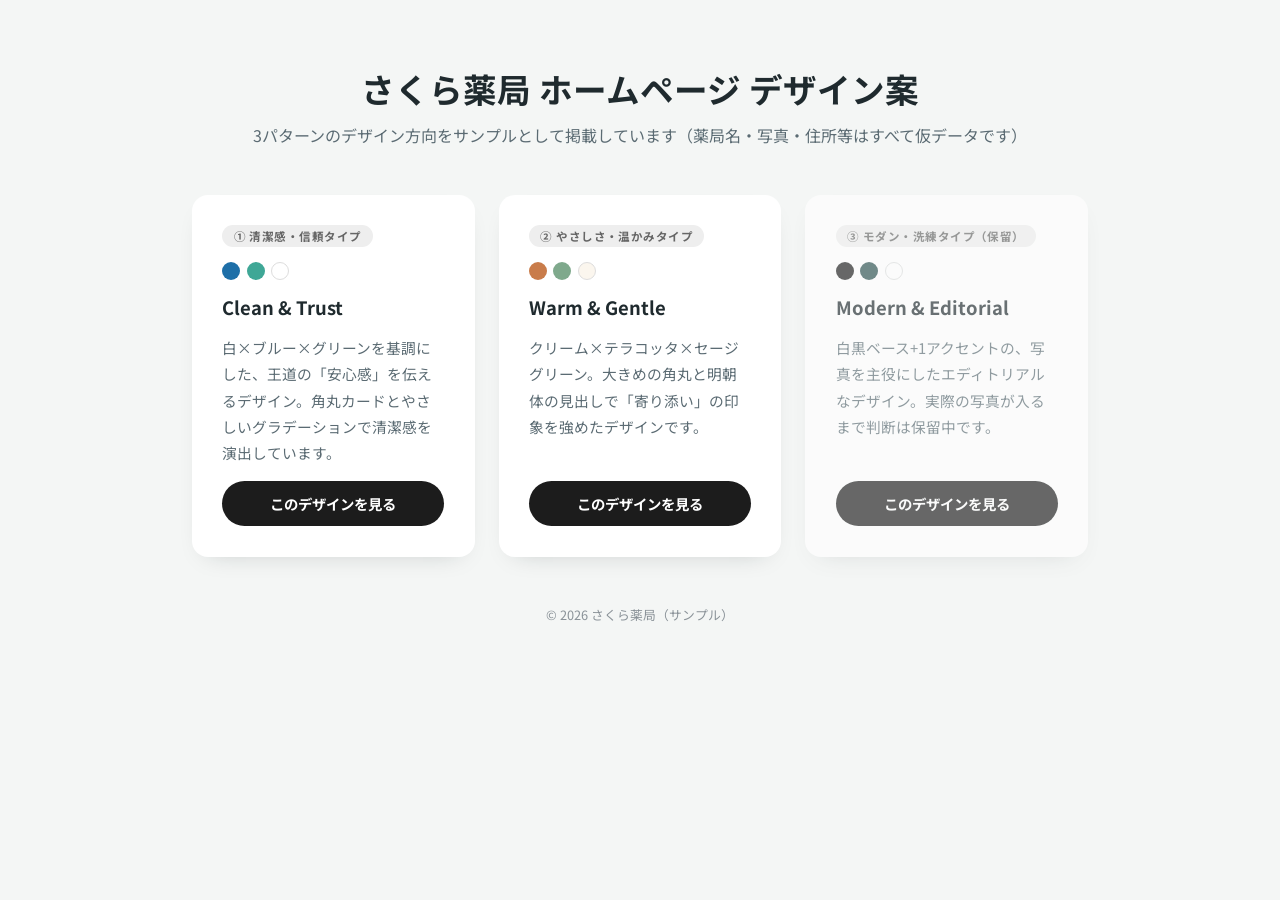
==== index.html @ c6d8c606 "Add pharmacy homepage design samples (clean / warm / modern) Static HTML/CSS mockups with placeholde" ====
<!doctype html>
<html lang="ja">
<head>
<meta charset="utf-8">
<meta name="viewport" content="width=device-width, initial-scale=1">
<title>さくら薬局 ホームページ デザイン案</title>
<link rel="stylesheet" href="css/common.css">
<link rel="preconnect" href="https://fonts.googleapis.com">
<link rel="preconnect" href="https://fonts.gstatic.com" crossorigin>
<link rel="stylesheet" href="https://fonts.googleapis.com/css2?family=Noto+Sans+JP:wght@400;500;700;900&display=swap">
<style>
body{font-family:'Noto Sans JP',sans-serif;background:#f4f6f5;color:#1f2a2e}
.wrap{max-width:960px;margin:0 auto;padding:clamp(2rem,6vw,4rem) clamp(1.2rem,4vw,2rem)}
header{text-align:center;margin-bottom:clamp(2rem,5vw,3rem)}
header p{color:#5b6b73;margin:.6rem 0 0}
h1{font-size:clamp(1.5rem,4vw,2.1rem);margin:0}
.cards{display:grid;grid-template-columns:repeat(auto-fit,minmax(260px,1fr));gap:1.5rem}
.card{background:#fff;border-radius:16px;padding:1.9rem;box-shadow:0 10px 24px -16px rgba(20,30,34,.25);display:flex;flex-direction:column;gap:.9rem}
.card h2{font-size:1.15rem;margin:0}
.card p{color:#5b6b73;font-size:.92rem;line-height:1.8;margin:0;flex:1}
.swatches{display:flex;gap:.4rem}
.swatches span{width:18px;height:18px;border-radius:50%;display:inline-block}
.card a{display:inline-flex;justify-content:center;align-items:center;padding:.75rem 1.2rem;border-radius:999px;background:#1c1c1c;color:#fff;font-weight:700;font-size:.9rem;text-decoration:none}
.card.hold{opacity:.65}
.badge{font-size:.72rem;font-weight:700;letter-spacing:.04em;background:#eee;color:#666;border-radius:999px;padding:.2rem .7rem;align-self:flex-start}
footer{text-align:center;color:#8a9298;font-size:.8rem;margin-top:3rem}
</style>
</head>
<body>
<div class="wrap">
<header>
<h1>さくら薬局 ホームページ デザイン案</h1>
<p>3パターンのデザイン方向をサンプルとして掲載しています（薬局名・写真・住所等はすべて仮データです）</p>
</header>
<div class="cards">
<div class="card">
<span class="badge">① 清潔感・信頼タイプ</span>
<div class="swatches"><span style="background:#1E6FA8"></span><span style="background:#3FA796"></span><span style="background:#ffffff;border:1px solid #ddd"></span></div>
<h2>Clean &amp; Trust</h2>
<p>白×ブルー×グリーンを基調にした、王道の「安心感」を伝えるデザイン。角丸カードとやさしいグラデーションで清潔感を演出しています。</p>
<a href="clean.html">このデザインを見る</a>
</div>
<div class="card">
<span class="badge">② やさしさ・温かみタイプ</span>
<div class="swatches"><span style="background:#C97C4A"></span><span style="background:#7FA98C"></span><span style="background:#fbf6ee;border:1px solid #ddd"></span></div>
<h2>Warm &amp; Gentle</h2>
<p>クリーム×テラコッタ×セージグリーン。大きめの角丸と明朝体の見出しで「寄り添い」の印象を強めたデザインです。</p>
<a href="warm.html">このデザインを見る</a>
</div>
<div class="card hold">
<span class="badge">③ モダン・洗練タイプ（保留）</span>
<div class="swatches"><span style="background:#1c1c1c"></span><span style="background:#2B4F4F"></span><span style="background:#ffffff;border:1px solid #ddd"></span></div>
<h2>Modern &amp; Editorial</h2>
<p>白黒ベース+1アクセントの、写真を主役にしたエディトリアルなデザイン。実際の写真が入るまで判断は保留中です。</p>
<a href="modern.html">このデザインを見る</a>
</div>
</div>
<footer>© 2026 さくら薬局（サンプル）</footer>
</div>
</body>
</html>
---- css/common.css ----
*{box-sizing:border-box}
html{-webkit-text-size-adjust:100%}
body{margin:0}
img{max-width:100%}
.visually-hidden{position:absolute;width:1px;height:1px;overflow:hidden;clip:rect(0 0 0 0);white-space:nowrap}
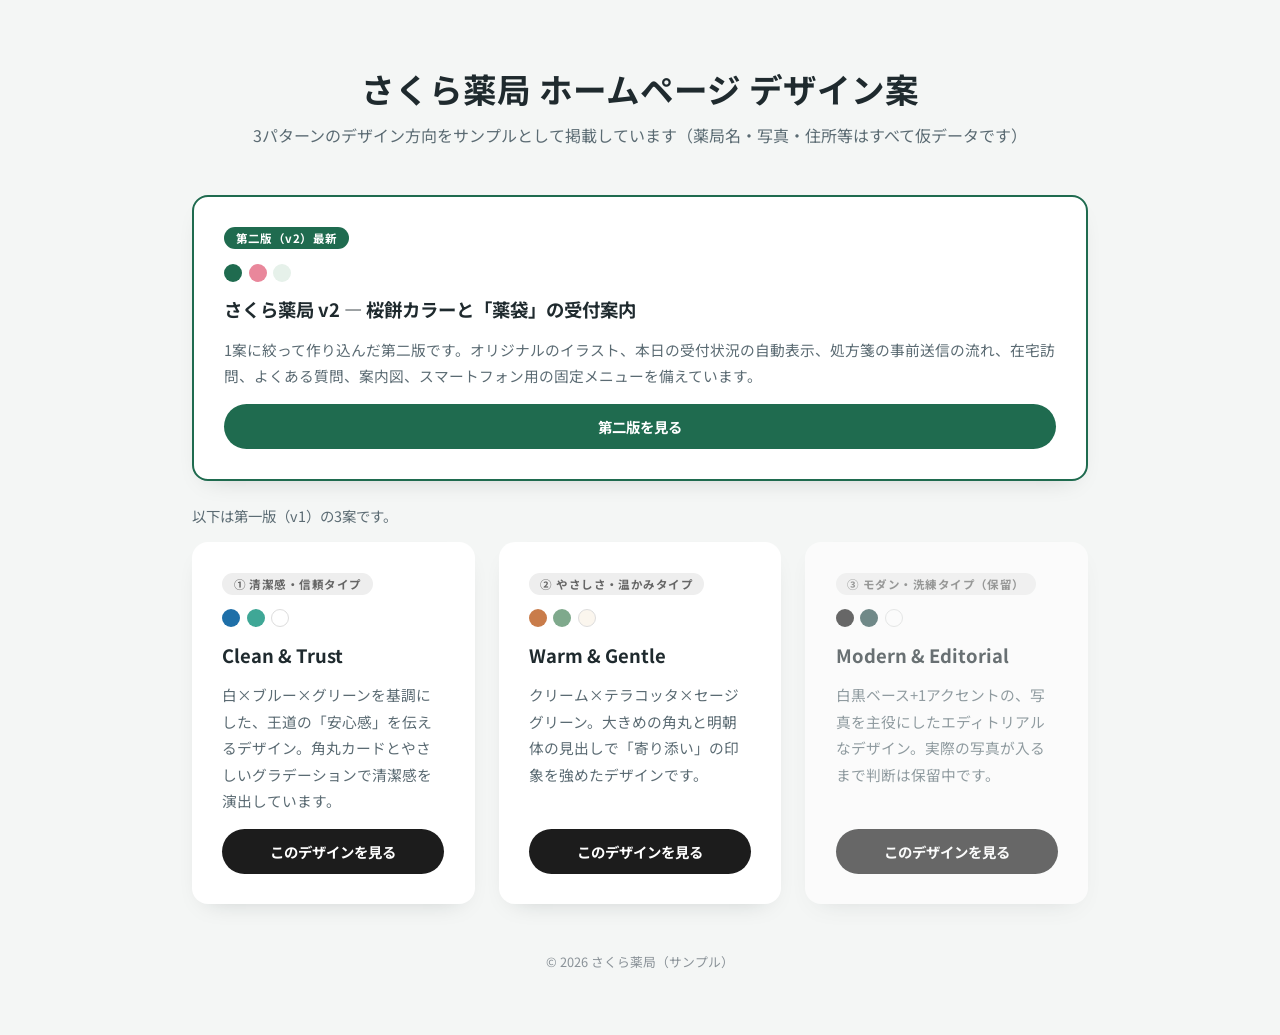
==== commit 220179c3: "Add v2 pharmacy homepage design Single focused design replacing the three colour-swapped v1 variants" ====
--- a/index.html
+++ b/index.html
@@ -32,6 +32,16 @@
 <h1>さくら薬局 ホームページ デザイン案</h1>
 <p>3パターンのデザイン方向をサンプルとして掲載しています（薬局名・写真・住所等はすべて仮データです）</p>
 </header>
+<div class="cards" style="grid-template-columns:1fr;margin-bottom:1.5rem">
+<div class="card" style="border:2px solid #1F6B4F">
+<span class="badge" style="background:#1F6B4F;color:#fff">第二版（v2）最新</span>
+<div class="swatches"><span style="background:#1F6B4F"></span><span style="background:#E9879B"></span><span style="background:#E6F1EA"></span></div>
+<h2>さくら薬局 v2 ― 桜餅カラーと「薬袋」の受付案内</h2>
+<p>1案に絞って作り込んだ第二版です。オリジナルのイラスト、本日の受付状況の自動表示、処方箋の事前送信の流れ、在宅訪問、よくある質問、案内図、スマートフォン用の固定メニューを備えています。</p>
+<a href="v2/index.html" style="background:#1F6B4F">第二版を見る</a>
+</div>
+</div>
+<p style="color:#5b6b73;font-size:.9rem;margin:0 0 1rem">以下は第一版（v1）の3案です。</p>
 <div class="cards">
 <div class="card">
 <span class="badge">① 清潔感・信頼タイプ</span>
